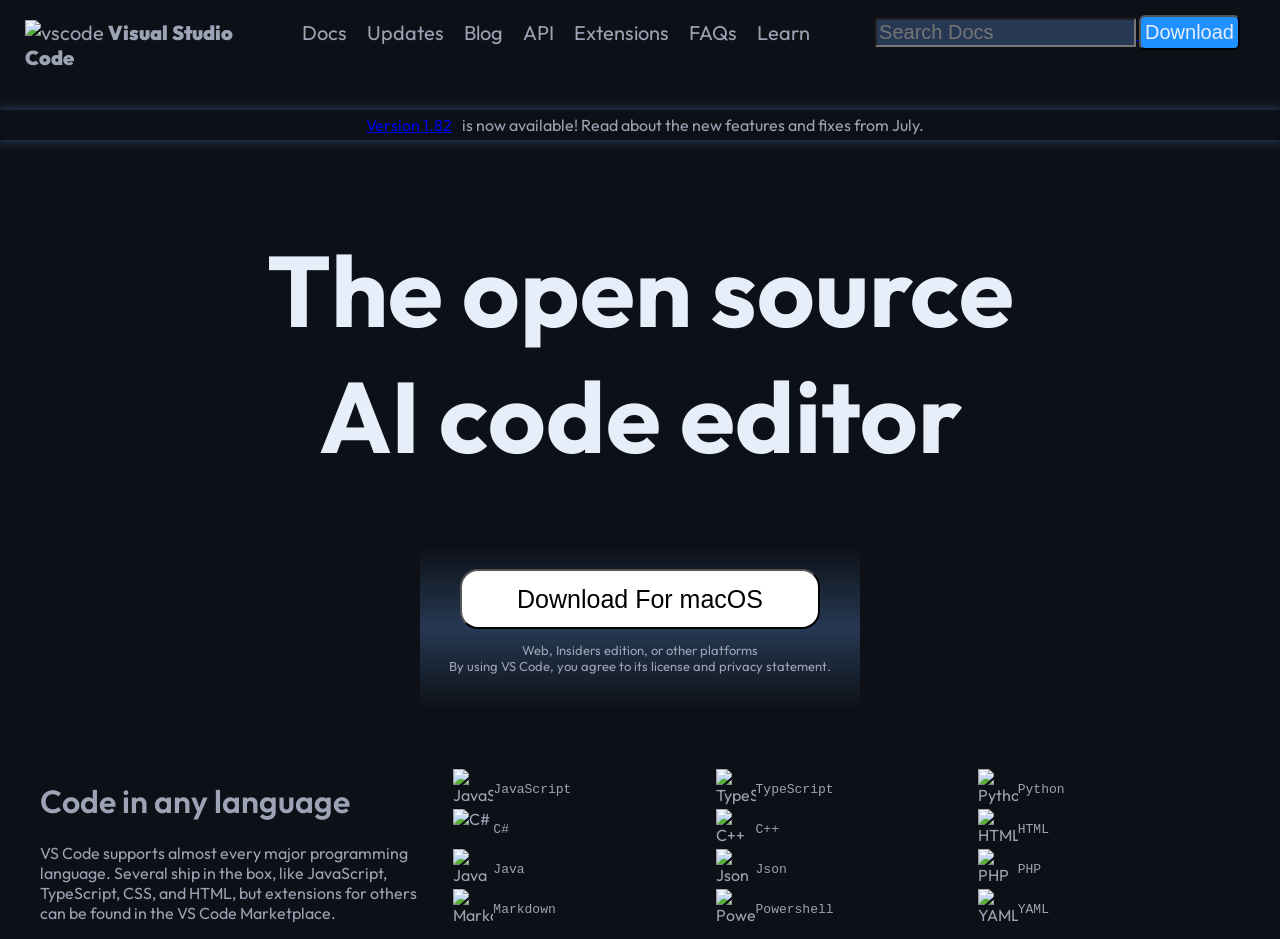
==== 6-vs-code-landing-page.html @ b05c2888 "Add files via upload" ====
<!DOCTYPE html>
<html lang="en">
<head>
    <meta charset="UTF-8">
    <meta name="viewport" content="width=device-width, initial-scale=1.0">
    <title>6-vs-code-landing-page</title>
    <link rel="stylesheet" href="6-vs-code-landing-page.css">
    <link rel="preconnect" href="https://fonts.googleapis.com">
    <link rel="preconnect" href="https://fonts.gstatic.com" crossorigin>
    <link href="https://fonts.googleapis.com/css2?family=Outfit:wght@100..900&display=swap" rel="stylesheet">
</head>
<body>
    <header>
        <div id="topbar_container">
            <div id="topbar">
                <span>
                    <img src="images/vscode.png" alt="vscode">
                    <b>Visual Studio Code</b>
                </span>
                <a href="#">Docs</span> 
                <a href="#">Updates</span> 
                <a href="#">Blog</span> 
                <a href="#">API</span> 
                <a href="#">Extensions</span> 
                <a href="#">FAQs</span>
                <a href="#">Learn</span>
            </div>
            <div id="text-container">
                <input id="textbox" type="text" placeholder="Search Docs" >
                <button id="topbar-button">Download</button>
            </div>
            
        </div>
    </header>
    <br/>
        <div id="banner" >
            <a href="/">Version 1.82</a>is now available! Read about the new features and fixes from July.
        </div>
    </br>

    <div id="hero-container">
        <div id="hero-section">
            <h1>
                The open source <br>AI code editor
            </h1>
        </div>
        <div id="hero-button-container">
            <button id="hero-buttton">Download For macOS</button>
            <p>Web, Insiders edition, or other platforms <br>
            By using VS Code, you agree to its license and privacy statement.</p>
        </div>
    </div>

    <div id="container">    
        <div id="left">
            <h1>Code in any language</h1> 
            <P>VS Code supports almost every major programming
                language. Several ship in the box, like JavaScript,
                TypeScript, CSS, and HTML, but extensions for others
                can be found in the VS Code Marketplace.
            </P>

        </div>
        <div id="right">
            <div id="Grid">
                <div id="lang">
                    <img src="./images/language-js.png" alt="JavaScript">
                    <code>JavaScript</code>
                </div>
                <div id="lang">
                    <img src="images/language-ts.png" alt="TypeScript">
                    <code>TypeScript</code>
                </div>
                <div id="lang">
                    <img src="images/language-python.png" alt="Python">
                    <code>Python</code>
                </div>
                <div id="lang">
                    <img src="images/language-cs.png" alt="C#">
                    <code>C#</code>
                </div>
                <div id="lang">
                    <img src="images/language-cpp.png" alt="C++">
                    <code>C++</code>
                </div>
                <div id="lang">
                    <img src="images/language-html.png" alt="HTML">
                    <code>HTML</code>
                </div>
                <div id="lang">
                    <img src="images/language-java.png" alt="Java">
                    <code>Java</code>
                </div>
                <div id="lang">
                    <img src="images/language-json.png" alt="Json">
                    <code>Json</code>
                </div>
                <div id="lang">
                    <img src="images/language-php.png" alt="PHP">
                    <code>PHP</code>
                </div>
                <div id="lang">
                    <img src="images/language-markdown.png" alt="Markdown">
                    <code>Markdown</code>
                </div>
                <div id="lang">
                    <img src="images/language-powershell.png" alt="Powershell">
                    <code>Powershell</code>
                </div>
                <div id="lang">
                    <img src="images/language-yaml.png" alt="YAML">
                    <code>YAML</code>
                </div>
            </div>
        </div>
    </div>
    
</body>
</html>
---- 6-vs-code-landing-page.css ----
body{
    background-color: #0d1117;
    background: linear-gradient(#0d1117,#0d1117);
    color: #9ba3b4;
    padding:0;
    margin:0;
    font-family: outfit;
}
#topbar_container{
    display: flex;
    min-width: 100vw;
}

#topbar img{
    height: 15px;
    width: auto;
    justify-content: flex-start;
}
#topbar b{
    flex: 1;    
    font-weight: 900;
}
#topbar a:hover{
    color: #e6eefa;
    cursor: pointer;
}
#topbar b:hover{
    color: #e6eefa;
    cursor: pointer;
   
}

#topbar a{
    color:#9ba3b4;
    text-decoration: none;
}
#topbar{
    flex:1;
    background-color: #0d1117;
    padding: 20px 20px;
    margin-left: 20px;
    width: 100vw;
    margin : 0px 5px;
    display: flex;
    justify-content: flex-start;
    gap: 20px;
    font-size: 20px;

}

#text-container{
    flex:1;
    padding: 5px 5px;
    margin : 10px 35px;
    justify-content: center;
}
#textbox{

    background-color: #263853;
    font-size: 20px;
    color: #e6eefa;
}


#banner{
    box-shadow: 0 0 10px 2px #263853;
    display: flex;
    justify-content: center;
    gap:10px;
    padding: 5px 5px;

}
#topbar-button {
    background-color: dodgerblue;
    color:#e6eefa;
    padding: 4px;
    border-radius: 6px;
    cursor: pointer;
    transition: box-shadow 0.3s ease-in-out;
    font-size: 20px;
    min-width: 60px;
    min-height: 20px;

}
#topbar-button:hover {
    text-shadow: 0 0 2px 2px ; /* outer border */
    cursor: pointer;
    background-color: #263853;
}


#hero-container{
    display: flex;
    flex-direction: column;
    align-items: center;
    text-align: center;
}


#hero-section{
    background-color: #0d1117;
    color: #e6eefa;
    font-size: 50px;
    font-weight: 500;
    text-wrap: balance;
}

#hero-button-container{
    display: flex;
    background-color: #263853;
    padding: 2px 10px;
    min-height: 160px;
    min-width: 420px;
    border-radius: 11px;
    justify-content: center;
    flex-direction: column;
    align-items: center;
    margin-bottom: 50px;
    background: linear-gradient(#0d1117,#263853,#0d1117);
    
}

#hero-buttton{
    font-size: 25px;
    min-width: 360px;
    min-height: 60px;
    background-color:white;
    color: black;
    /* padding: 4px; */
    border-radius: 18px;
    cursor: pointer;
    /* margin-left: 50px;
    margin-right: 50px; */
    transition: box-shadow 0.3s ease-in-out;
}
#hero-buttton:hover{
    box-shadow: 0px 0 0px 5px white;
    border: 3px solid #0d1117;
    cursor: pointer;
}

#hero-button-container p{
    font-size: 13px;
}
#container{
    /* background-color: aqua; */
    display: flex;
    width: 1200px;
    margin: 0 auto;
    /* height: 100vh; */
    justify-content: center;
    align-items: center;
    gap: 20px;
}

#left{
    /* background-color: red; */
    flex: 1;

}

#left h1{
    font-weight: 600;
}
#right{
    /* background-color: blue; */
    flex: 2;
}

#Grid{
    /* background-color: aquamarine; */
    display: grid;
    grid-template-columns: 1fr 1fr 1fr;

    
}

#lang img{
    height: 40px;
    width: 40px;
}

#lang{
    /* background-color: blueviolet; */
    display: flex;
    justify-content: flex-start;
    align-items: center;
    gap: 0px;
    padding: 0;
}
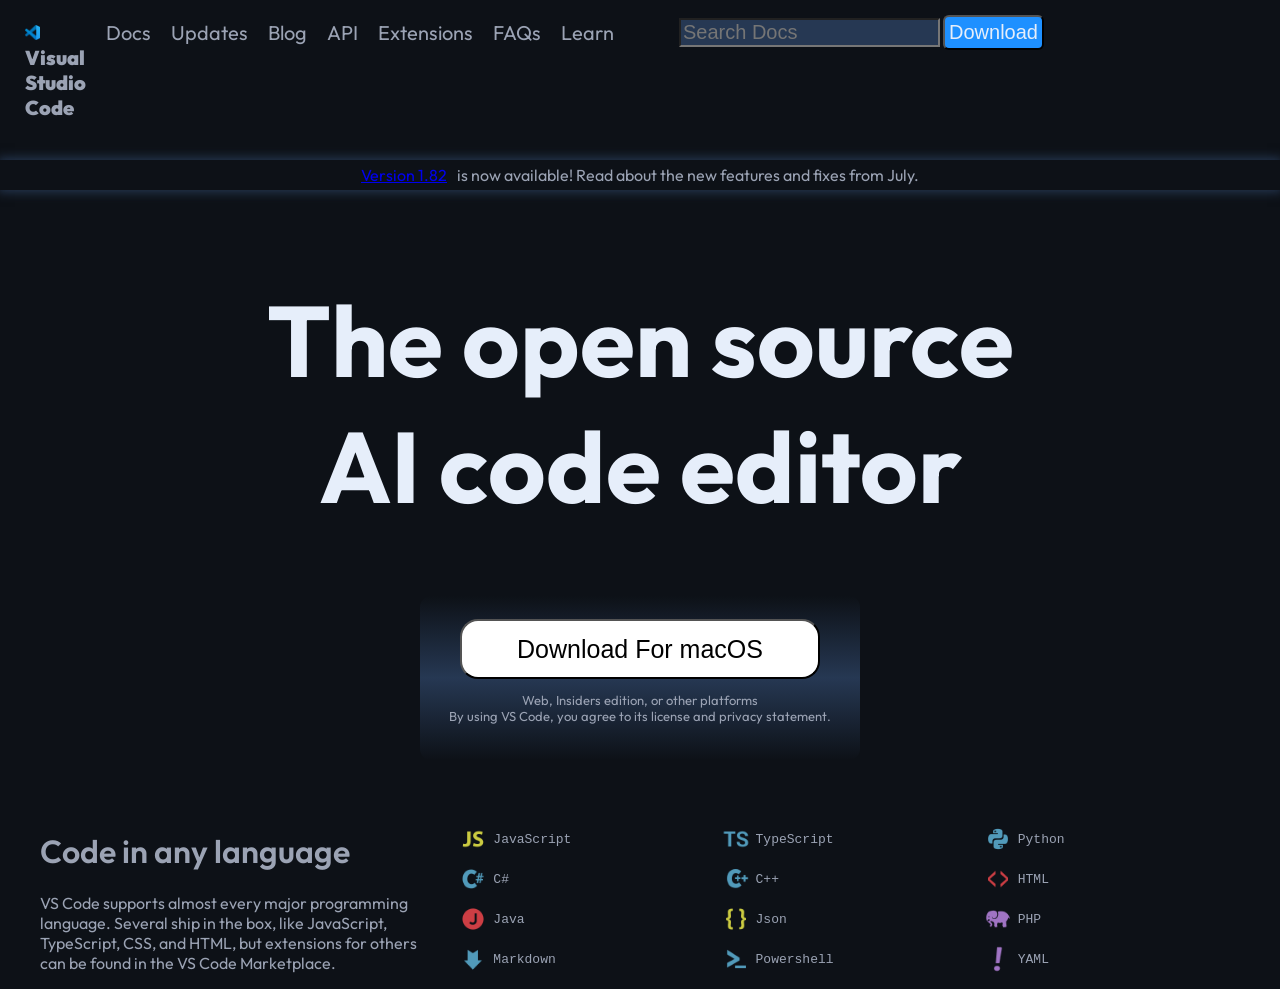
==== commit 1bd581e5: "fixed the deployemnt issue" ====
--- a/6-vs-code-landing-page.html
+++ b/6-vs-code-landing-page.html
@@ -17,13 +17,13 @@
                     <img src="images/vscode.png" alt="vscode">
                     <b>Visual Studio Code</b>
                 </span>
-                <a href="#">Docs</span> 
-                <a href="#">Updates</span> 
-                <a href="#">Blog</span> 
-                <a href="#">API</span> 
-                <a href="#">Extensions</span> 
-                <a href="#">FAQs</span>
-                <a href="#">Learn</span>
+                <a href="#">Docs</a> 
+                <a href="#">Updates</a> 
+                <a href="#">Blog</a> 
+                <a href="#">API</a> 
+                <a href="#">Extensions</a> 
+                <a href="#">FAQs</a>
+                <a href="#">Learn</a>
             </div>
             <div id="text-container">
                 <input id="textbox" type="text" placeholder="Search Docs" >
@@ -32,11 +32,11 @@
             
         </div>
     </header>
-    <br/>
+    <br>
         <div id="banner" >
-            <a href="/">Version 1.82</a>is now available! Read about the new features and fixes from July.
+            <a href="/">Version 1.82</a> is now available! Read about the new features and fixes from July.
         </div>
-    </br>
+    <br>
 
     <div id="hero-container">
         <div id="hero-section">
--- a/6-vs-code-landing-page.css
+++ b/6-vs-code-landing-page.css
@@ -6,6 +6,7 @@
     margin:0;
     font-family: outfit;
 }
+
 #topbar_container{
     display: flex;
     min-width: 100vw;
@@ -16,14 +17,17 @@
     width: auto;
     justify-content: flex-start;
 }
+
 #topbar b{
     flex: 1;    
     font-weight: 900;
 }
+
 #topbar a:hover{
     color: #e6eefa;
     cursor: pointer;
 }
+
 #topbar b:hover{
     color: #e6eefa;
     cursor: pointer;
@@ -34,6 +38,7 @@
     color:#9ba3b4;
     text-decoration: none;
 }
+
 #topbar{
     flex:1;
     background-color: #0d1117;
@@ -45,7 +50,6 @@
     justify-content: flex-start;
     gap: 20px;
     font-size: 20px;
-
 }
 
 #text-container{
@@ -54,13 +58,12 @@
     margin : 10px 35px;
     justify-content: center;
 }
+
 #textbox{
-
     background-color: #263853;
     font-size: 20px;
     color: #e6eefa;
 }
-
 
 #banner{
     box-shadow: 0 0 10px 2px #263853;
@@ -68,8 +71,8 @@
     justify-content: center;
     gap:10px;
     padding: 5px 5px;
+}
 
-}
 #topbar-button {
     background-color: dodgerblue;
     color:#e6eefa;
@@ -80,14 +83,13 @@
     font-size: 20px;
     min-width: 60px;
     min-height: 20px;
+}
 
-}
 #topbar-button:hover {
-    text-shadow: 0 0 2px 2px ; /* outer border */
+    text-shadow: 0 0 2px 2px ;
     cursor: pointer;
     background-color: #263853;
 }
-
 
 #hero-container{
     display: flex;
@@ -95,7 +97,6 @@
     align-items: center;
     text-align: center;
 }
-
 
 #hero-section{
     background-color: #0d1117;
@@ -117,7 +118,6 @@
     align-items: center;
     margin-bottom: 50px;
     background: linear-gradient(#0d1117,#263853,#0d1117);
-    
 }
 
 #hero-buttton{
@@ -126,13 +126,11 @@
     min-height: 60px;
     background-color:white;
     color: black;
-    /* padding: 4px; */
     border-radius: 18px;
     cursor: pointer;
-    /* margin-left: 50px;
-    margin-right: 50px; */
     transition: box-shadow 0.3s ease-in-out;
 }
+
 #hero-buttton:hover{
     box-shadow: 0px 0 0px 5px white;
     border: 3px solid #0d1117;
@@ -143,36 +141,29 @@
     font-size: 13px;
 }
 #container{
-    /* background-color: aqua; */
     display: flex;
     width: 1200px;
     margin: 0 auto;
-    /* height: 100vh; */
     justify-content: center;
     align-items: center;
     gap: 20px;
 }
 
 #left{
-    /* background-color: red; */
     flex: 1;
-
 }
 
 #left h1{
     font-weight: 600;
 }
+
 #right{
-    /* background-color: blue; */
     flex: 2;
 }
 
 #Grid{
-    /* background-color: aquamarine; */
     display: grid;
     grid-template-columns: 1fr 1fr 1fr;
-
-    
 }
 
 #lang img{
@@ -181,10 +172,9 @@
 }
 
 #lang{
-    /* background-color: blueviolet; */
     display: flex;
     justify-content: flex-start;
     align-items: center;
     gap: 0px;
     padding: 0;
-}+}
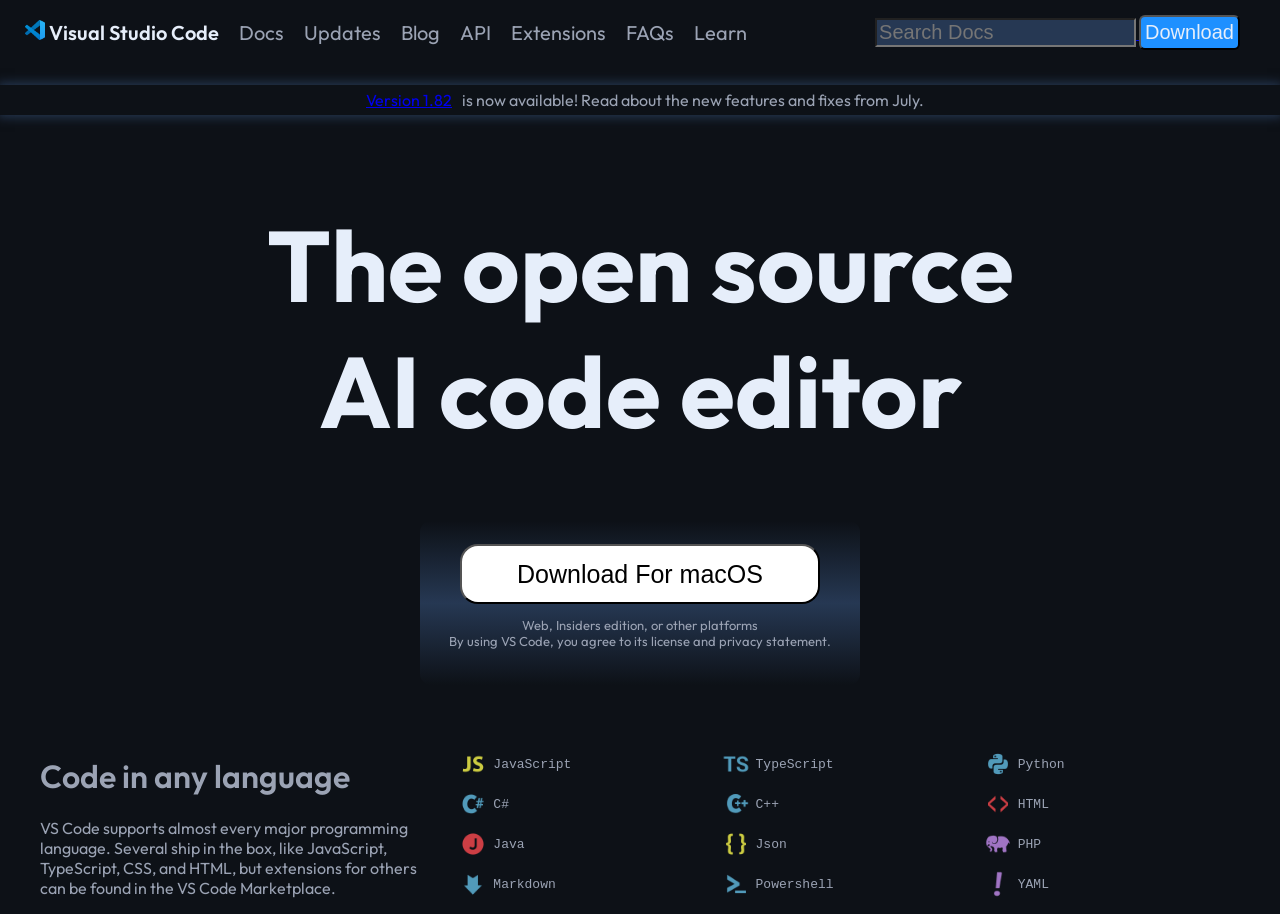
==== commit 6c7c2d82: "Fix: rename c" ====
--- a/6-vs-code-landing-page.html
+++ b/6-vs-code-landing-page.html
@@ -15,15 +15,14 @@
             <div id="topbar">
                 <span>
                     <img src="images/vscode.png" alt="vscode">
-                    <b>Visual Studio Code</b>
-                </span>
-                <a href="#">Docs</a> 
-                <a href="#">Updates</a> 
-                <a href="#">Blog</a> 
-                <a href="#">API</a> 
-                <a href="#">Extensions</a> 
-                <a href="#">FAQs</a>
-                <a href="#">Learn</a>
+                    <b>Visual Studio Code</b></span>
+                    <a href="#">Docs</span> 
+                    <a href="#">Updates</span> 
+                    <a href="#">Blog</span> 
+                    <a href="#">API</span> 
+                    <a href="#">Extensions</span> 
+                    <a href="#">FAQs</span>
+                    <a href="#">Learn</span>
             </div>
             <div id="text-container">
                 <input id="textbox" type="text" placeholder="Search Docs" >
@@ -32,11 +31,11 @@
             
         </div>
     </header>
-    <br>
+    <br/>
         <div id="banner" >
-            <a href="/">Version 1.82</a> is now available! Read about the new features and fixes from July.
+            <a href="/">Version 1.82</a>is now available! Read about the new features and fixes from July.
         </div>
-    <br>
+    </br>
 
     <div id="hero-container">
         <div id="hero-section">
@@ -114,6 +113,5 @@
             </div>
         </div>
     </div>
-    
 </body>
 </html>
--- a/6-vs-code-landing-page.css
+++ b/6-vs-code-landing-page.css
@@ -6,28 +6,25 @@
     margin:0;
     font-family: outfit;
 }
-
 #topbar_container{
     display: flex;
     min-width: 100vw;
 }
 
 #topbar img{
-    height: 15px;
+    height: 20px;
     width: auto;
     justify-content: flex-start;
 }
-
 #topbar b{
     flex: 1;    
-    font-weight: 900;
+    font-weight: 600;
+    color: #e6eefa;
 }
-
 #topbar a:hover{
     color: #e6eefa;
     cursor: pointer;
 }
-
 #topbar b:hover{
     color: #e6eefa;
     cursor: pointer;
@@ -38,7 +35,6 @@
     color:#9ba3b4;
     text-decoration: none;
 }
-
 #topbar{
     flex:1;
     background-color: #0d1117;
@@ -50,6 +46,7 @@
     justify-content: flex-start;
     gap: 20px;
     font-size: 20px;
+
 }
 
 #text-container{
@@ -58,12 +55,13 @@
     margin : 10px 35px;
     justify-content: center;
 }
+#textbox{
 
-#textbox{
     background-color: #263853;
     font-size: 20px;
     color: #e6eefa;
 }
+
 
 #banner{
     box-shadow: 0 0 10px 2px #263853;
@@ -71,8 +69,8 @@
     justify-content: center;
     gap:10px;
     padding: 5px 5px;
+
 }
-
 #topbar-button {
     background-color: dodgerblue;
     color:#e6eefa;
@@ -83,13 +81,14 @@
     font-size: 20px;
     min-width: 60px;
     min-height: 20px;
+
 }
-
 #topbar-button:hover {
-    text-shadow: 0 0 2px 2px ;
+    text-shadow: 0 0 2px 2px ; /* outer border */
     cursor: pointer;
     background-color: #263853;
 }
+
 
 #hero-container{
     display: flex;
@@ -97,6 +96,7 @@
     align-items: center;
     text-align: center;
 }
+
 
 #hero-section{
     background-color: #0d1117;
@@ -118,6 +118,7 @@
     align-items: center;
     margin-bottom: 50px;
     background: linear-gradient(#0d1117,#263853,#0d1117);
+    
 }
 
 #hero-buttton{
@@ -130,7 +131,6 @@
     cursor: pointer;
     transition: box-shadow 0.3s ease-in-out;
 }
-
 #hero-buttton:hover{
     box-shadow: 0px 0 0px 5px white;
     border: 3px solid #0d1117;
@@ -151,12 +151,12 @@
 
 #left{
     flex: 1;
+
 }
 
 #left h1{
     font-weight: 600;
 }
-
 #right{
     flex: 2;
 }
@@ -164,6 +164,8 @@
 #Grid{
     display: grid;
     grid-template-columns: 1fr 1fr 1fr;
+
+    
 }
 
 #lang img{
@@ -177,4 +179,4 @@
     align-items: center;
     gap: 0px;
     padding: 0;
-}
+}
